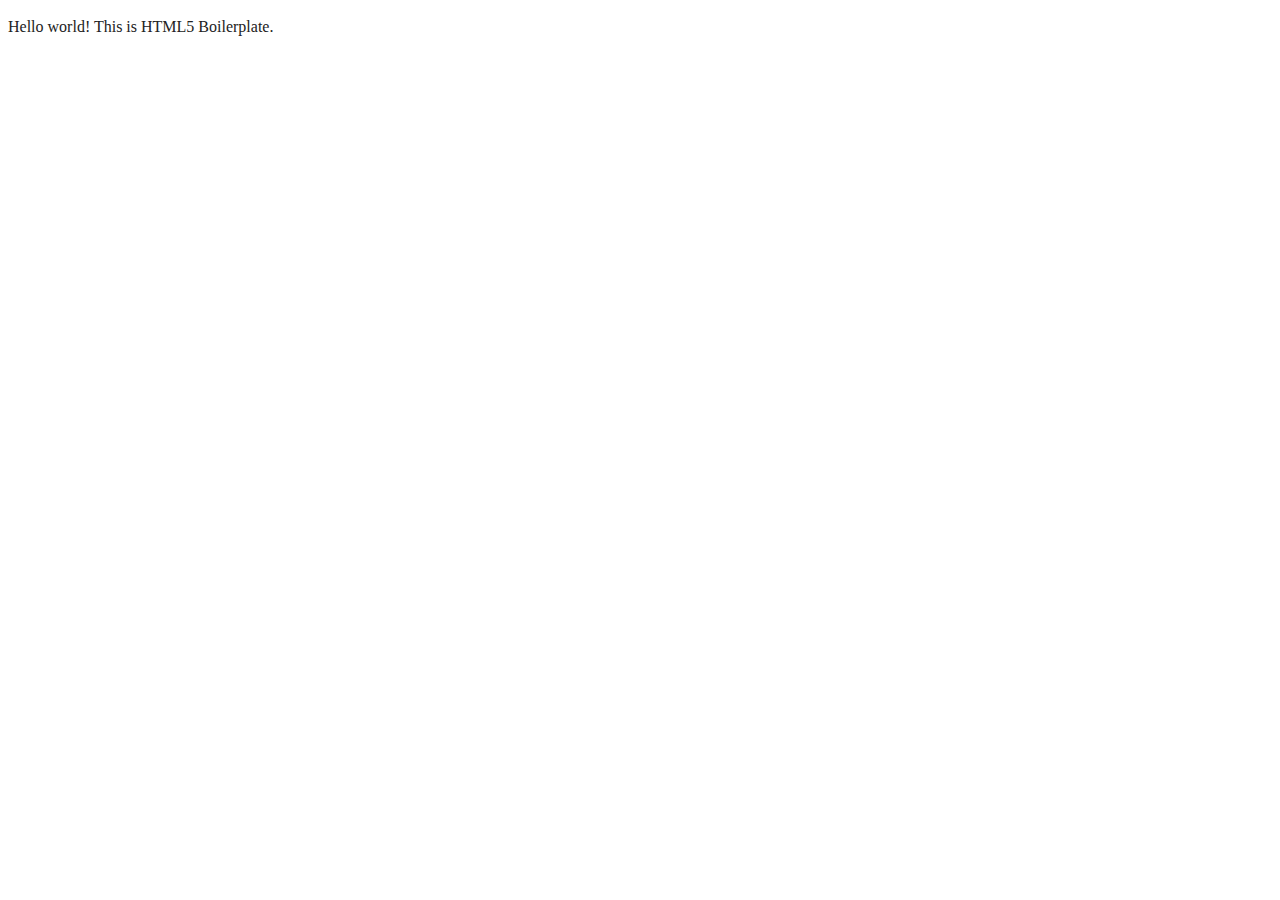
==== index.html @ 5f519fee "Primer commit" ====
<!doctype html>
<html class="no-js" lang="">

<head>
  <meta charset="utf-8">
  <meta name="viewport" content="width=device-width, initial-scale=1">
  <title></title>
  <link rel="stylesheet" href="css/style.css">
  <meta name="description" content="">

  <meta property="og:title" content="">
  <meta property="og:type" content="">
  <meta property="og:url" content="">
  <meta property="og:image" content="">
  <meta property="og:image:alt" content="">

  <link rel="icon" href="/favicon.ico" sizes="any">
  <link rel="icon" href="/icon.svg" type="image/svg+xml">
  <link rel="apple-touch-icon" href="icon.png">

  <link rel="manifest" href="site.webmanifest">
  <meta name="theme-color" content="#fafafa">
</head>

<body>

  <!-- Add your site or application content here -->
  <p>Hello world! This is HTML5 Boilerplate.</p>
  <script src="js/app.js"></script>

</body>

</html>
---- css/style.css ----
/*! HTML5 Boilerplate v9.0.1 | MIT License | https://html5boilerplate.com/ */

/* main.css 3.0.0 | MIT License | https://github.com/h5bp/main.css#readme */
/*
 * What follows is the result of much research on cross-browser styling.
 * Credit left inline and big thanks to Nicolas Gallagher, Jonathan Neal,
 * Kroc Camen, and the H5BP dev community and team.
 */

/* ==========================================================================
   Base styles: opinionated defaults
   ========================================================================== */

html {
  color: #222;
  font-size: 1em;
  line-height: 1.4;
}

/*
 * Remove text-shadow in selection highlight:
 * https://twitter.com/miketaylr/status/12228805301
 *
 * Customize the background color to match your design.
 */

::-moz-selection {
  background: #b3d4fc;
  text-shadow: none;
}

::selection {
  background: #b3d4fc;
  text-shadow: none;
}

/*
 * A better looking default horizontal rule
 */

hr {
  display: block;
  height: 1px;
  border: 0;
  border-top: 1px solid #ccc;
  margin: 1em 0;
  padding: 0;
}

/*
 * Remove the gap between audio, canvas, iframes,
 * images, videos and the bottom of their containers:
 * https://github.com/h5bp/html5-boilerplate/issues/440
 */

audio,
canvas,
iframe,
img,
svg,
video {
  vertical-align: middle;
}

/*
 * Remove default fieldset styles.
 */

fieldset {
  border: 0;
  margin: 0;
  padding: 0;
}

/*
 * Allow only vertical resizing of textareas.
 */

textarea {
  resize: vertical;
}

/* ==========================================================================
   Author's custom styles
   ========================================================================== */

/* ==========================================================================
   Helper classes
   ========================================================================== */

/*
 * Hide visually and from screen readers
 */

.hidden,
[hidden] {
  display: none !important;
}

/*
 * Hide only visually, but have it available for screen readers:
 * https://snook.ca/archives/html_and_css/hiding-content-for-accessibility
 *
 * 1. For long content, line feeds are not interpreted as spaces and small width
 *    causes content to wrap 1 word per line:
 *    https://medium.com/@jessebeach/beware-smushed-off-screen-accessible-text-5952a4c2cbfe
 */

.visually-hidden {
  border: 0;
  clip: rect(0, 0, 0, 0);
  height: 1px;
  margin: -1px;
  overflow: hidden;
  padding: 0;
  position: absolute;
  white-space: nowrap;
  width: 1px;
  /* 1 */
}

/*
 * Extends the .visually-hidden class to allow the element
 * to be focusable when navigated to via the keyboard:
 * https://www.drupal.org/node/897638
 */

.visually-hidden.focusable:active,
.visually-hidden.focusable:focus {
  clip: auto;
  height: auto;
  margin: 0;
  overflow: visible;
  position: static;
  white-space: inherit;
  width: auto;
}

/*
 * Hide visually and from screen readers, but maintain layout
 */

.invisible {
  visibility: hidden;
}

/*
 * Clearfix: contain floats
 *
 * The use of `table` rather than `block` is only necessary if using
 * `::before` to contain the top-margins of child elements.
 */

.clearfix::before,
.clearfix::after {
  content: "";
  display: table;
}

.clearfix::after {
  clear: both;
}

/* ==========================================================================
   EXAMPLE Media Queries for Responsive Design.
   These examples override the primary ('mobile first') styles.
   Modify as content requires.
   ========================================================================== */

@media only screen and (min-width: 35em) {
  /* Style adjustments for viewports that meet the condition */
}

@media print,
  (-webkit-min-device-pixel-ratio: 1.25),
  (min-resolution: 1.25dppx),
  (min-resolution: 120dpi) {
  /* Style adjustments for high resolution devices */
}

/* ==========================================================================
   Print styles.
   Inlined to avoid the additional HTTP request:
   https://www.phpied.com/delay-loading-your-print-css/
   ========================================================================== */

@media print {
  *,
  *::before,
  *::after {
    background: #fff !important;
    color: #000 !important;
    /* Black prints faster */
    box-shadow: none !important;
    text-shadow: none !important;
  }

  a,
  a:visited {
    text-decoration: underline;
  }

  a[href]::after {
    content: " (" attr(href) ")";
  }

  abbr[title]::after {
    content: " (" attr(title) ")";
  }

  /*
   * Don't show links that are fragment identifiers,
   * or use the `javascript:` pseudo protocol
   */
  a[href^="#"]::after,
  a[href^="javascript:"]::after {
    content: "";
  }

  pre {
    white-space: pre-wrap !important;
  }

  pre,
  blockquote {
    border: 1px solid #999;
    page-break-inside: avoid;
  }

  tr,
  img {
    page-break-inside: avoid;
  }

  p,
  h2,
  h3 {
    orphans: 3;
    widows: 3;
  }

  h2,
  h3 {
    page-break-after: avoid;
  }
}
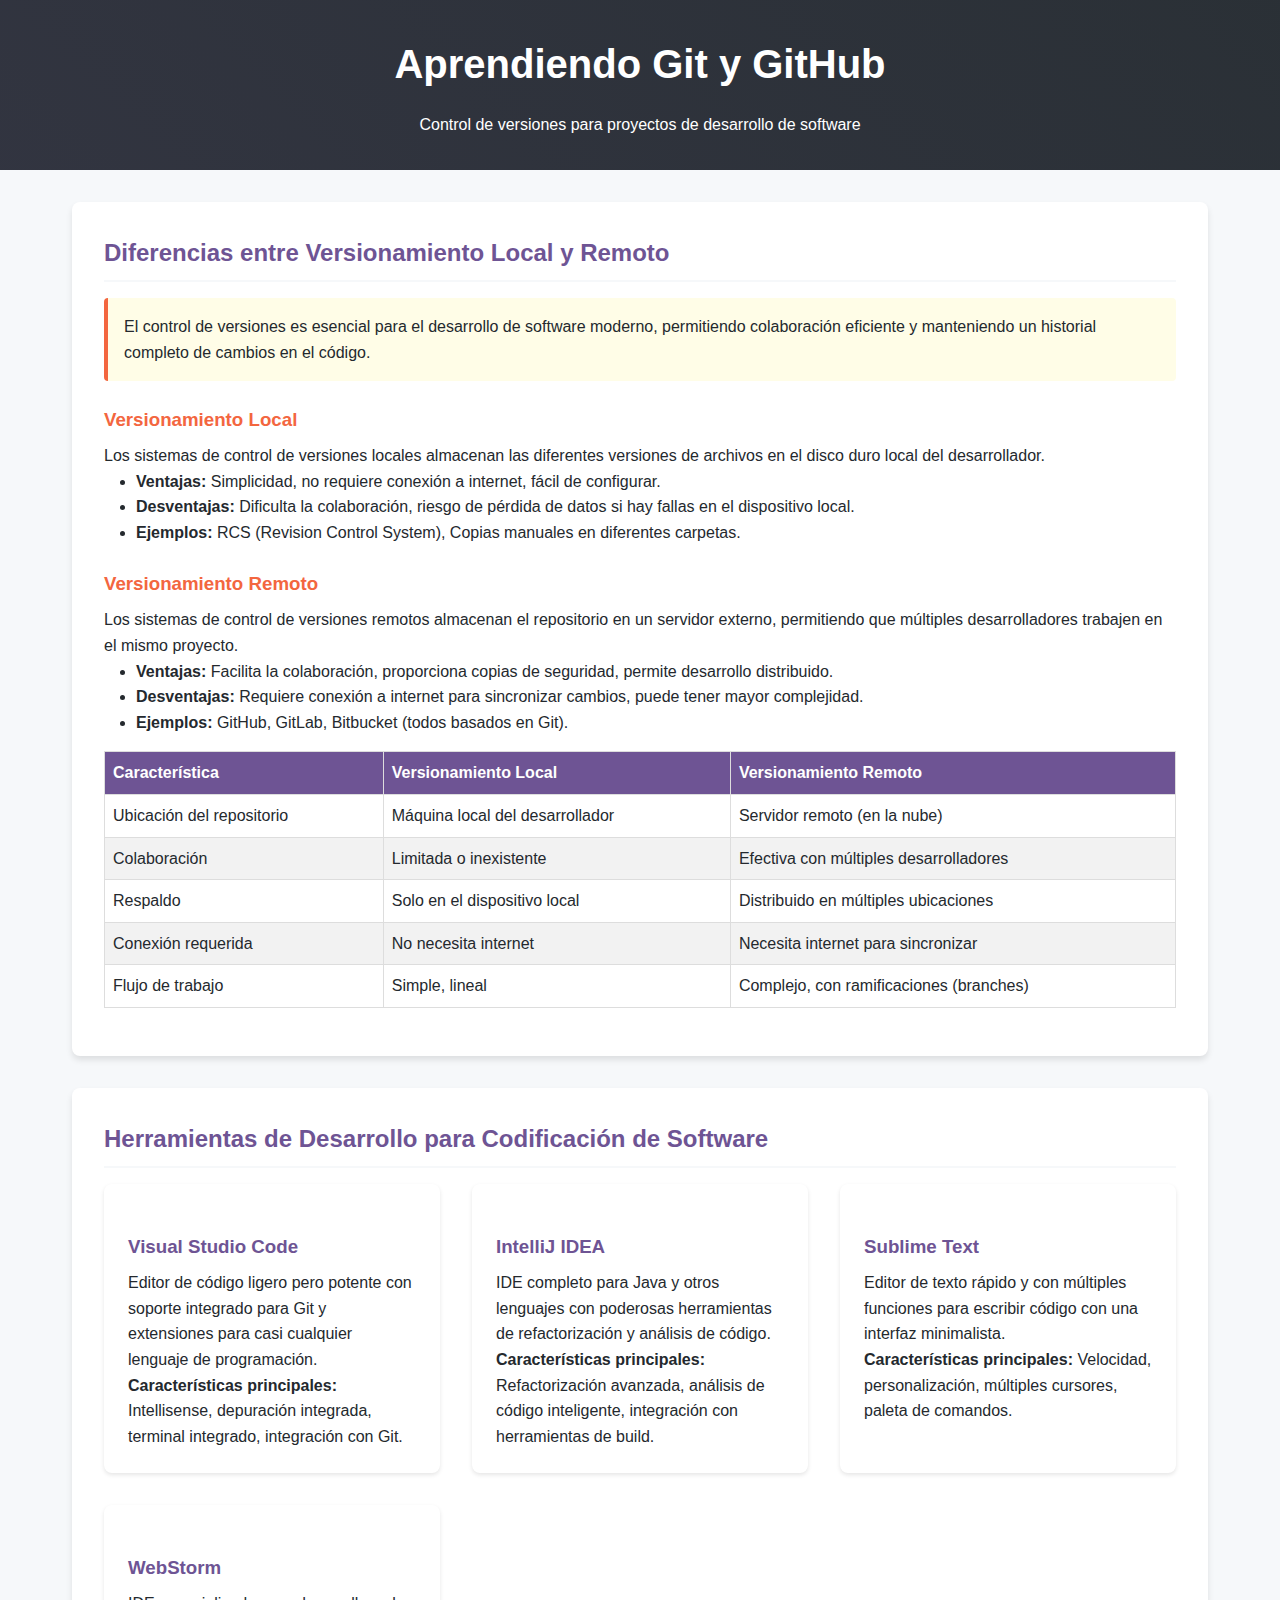
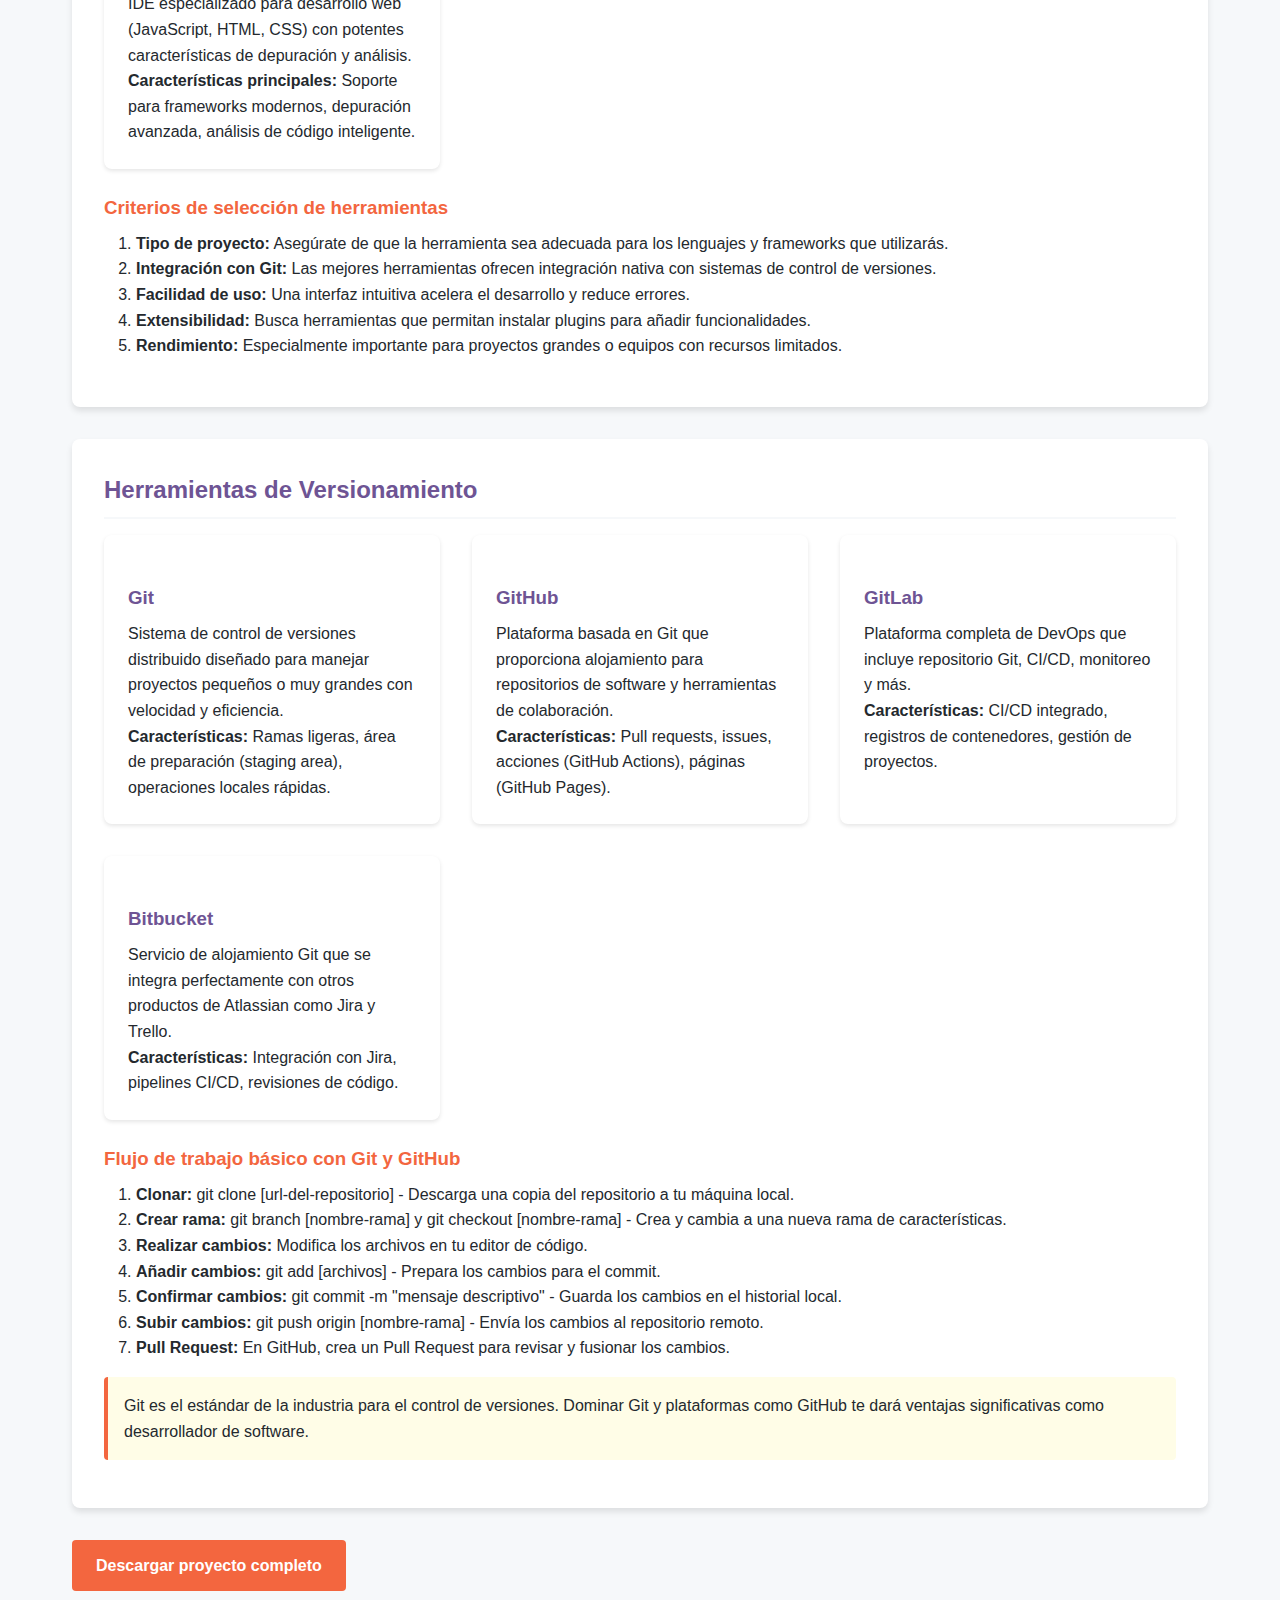
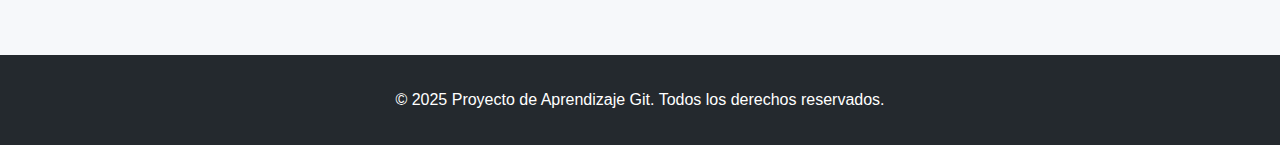
==== commit 1117f446: "codigo HTML, y style" ====
--- a/index.html
+++ b/index.html
@@ -1,10 +1,9 @@
 <!doctype html>
-<html class="no-js" lang="">
-
+<html lang="es">
 <head>
   <meta charset="utf-8">
   <meta name="viewport" content="width=device-width, initial-scale=1">
-  <title></title>
+  <title>Aprendiendo Git y GitHub</title>
   <link rel="stylesheet" href="css/style.css">
   <meta name="description" content="">
 
@@ -23,10 +22,167 @@
 </head>
 
 <body>
+<header>
+  <div class="header-bg"></div>
+  <div class="header-content">
+    <h1>Aprendiendo Git y GitHub</h1>
+    <p>Control de versiones para proyectos de desarrollo de software</p>
+  </div>
+</header>
 
-  <!-- Add your site or application content here -->
-  <p>Hello world! This is HTML5 Boilerplate.</p>
-  <script src="js/app.js"></script>
+<div class="container">
+  <div class="card">
+    <h2>Diferencias entre Versionamiento Local y Remoto</h2>
+
+    <div class="highlight">
+      <p>El control de versiones es esencial para el desarrollo de software moderno, permitiendo colaboración eficiente y manteniendo un historial completo de cambios en el código.</p>
+    </div>
+
+    <h3>Versionamiento Local</h3>
+    <p>Los sistemas de control de versiones locales almacenan las diferentes versiones de archivos en el disco duro local del desarrollador.</p>
+    <ul>
+      <li><strong>Ventajas:</strong> Simplicidad, no requiere conexión a internet, fácil de configurar.</li>
+      <li><strong>Desventajas:</strong> Dificulta la colaboración, riesgo de pérdida de datos si hay fallas en el dispositivo local.</li>
+      <li><strong>Ejemplos:</strong> RCS (Revision Control System), Copias manuales en diferentes carpetas.</li>
+    </ul>
+
+    <h3>Versionamiento Remoto</h3>
+    <p>Los sistemas de control de versiones remotos almacenan el repositorio en un servidor externo, permitiendo que múltiples desarrolladores trabajen en el mismo proyecto.</p>
+    <ul>
+      <li><strong>Ventajas:</strong> Facilita la colaboración, proporciona copias de seguridad, permite desarrollo distribuido.</li>
+      <li><strong>Desventajas:</strong> Requiere conexión a internet para sincronizar cambios, puede tener mayor complejidad.</li>
+      <li><strong>Ejemplos:</strong> GitHub, GitLab, Bitbucket (todos basados en Git).</li>
+    </ul>
+
+    <table class="comparison-table">
+      <thead>
+      <tr>
+        <th>Característica</th>
+        <th>Versionamiento Local</th>
+        <th>Versionamiento Remoto</th>
+      </tr>
+      </thead>
+      <tbody>
+      <tr>
+        <td>Ubicación del repositorio</td>
+        <td>Máquina local del desarrollador</td>
+        <td>Servidor remoto (en la nube)</td>
+      </tr>
+      <tr>
+        <td>Colaboración</td>
+        <td>Limitada o inexistente</td>
+        <td>Efectiva con múltiples desarrolladores</td>
+      </tr>
+      <tr>
+        <td>Respaldo</td>
+        <td>Solo en el dispositivo local</td>
+        <td>Distribuido en múltiples ubicaciones</td>
+      </tr>
+      <tr>
+        <td>Conexión requerida</td>
+        <td>No necesita internet</td>
+        <td>Necesita internet para sincronizar</td>
+      </tr>
+      <tr>
+        <td>Flujo de trabajo</td>
+        <td>Simple, lineal</td>
+        <td>Complejo, con ramificaciones (branches)</td>
+      </tr>
+      </tbody>
+    </table>
+  </div>
+
+  <div class="card">
+    <h2>Herramientas de Desarrollo para Codificación de Software</h2>
+
+    <div class="grid">
+      <div class="tool-card">
+        <h3>Visual Studio Code</h3>
+        <p>Editor de código ligero pero potente con soporte integrado para Git y extensiones para casi cualquier lenguaje de programación.</p>
+        <p><strong>Características principales:</strong> Intellisense, depuración integrada, terminal integrado, integración con Git.</p>
+      </div>
+
+      <div class="tool-card">
+        <h3>IntelliJ IDEA</h3>
+        <p>IDE completo para Java y otros lenguajes con poderosas herramientas de refactorización y análisis de código.</p>
+        <p><strong>Características principales:</strong> Refactorización avanzada, análisis de código inteligente, integración con herramientas de build.</p>
+      </div>
+
+      <div class="tool-card">
+        <h3>Sublime Text</h3>
+        <p>Editor de texto rápido y con múltiples funciones para escribir código con una interfaz minimalista.</p>
+        <p><strong>Características principales:</strong> Velocidad, personalización, múltiples cursores, paleta de comandos.</p>
+      </div>
+
+      <div class="tool-card">
+        <h3>WebStorm</h3>
+        <p>IDE especializado para desarrollo web (JavaScript, HTML, CSS) con potentes características de depuración y análisis.</p>
+        <p><strong>Características principales:</strong> Soporte para frameworks modernos, depuración avanzada, análisis de código inteligente.</p>
+      </div>
+    </div>
+
+    <h3>Criterios de selección de herramientas</h3>
+    <ol>
+      <li><strong>Tipo de proyecto:</strong> Asegúrate de que la herramienta sea adecuada para los lenguajes y frameworks que utilizarás.</li>
+      <li><strong>Integración con Git:</strong> Las mejores herramientas ofrecen integración nativa con sistemas de control de versiones.</li>
+      <li><strong>Facilidad de uso:</strong> Una interfaz intuitiva acelera el desarrollo y reduce errores.</li>
+      <li><strong>Extensibilidad:</strong> Busca herramientas que permitan instalar plugins para añadir funcionalidades.</li>
+      <li><strong>Rendimiento:</strong> Especialmente importante para proyectos grandes o equipos con recursos limitados.</li>
+    </ol>
+  </div>
+
+  <div class="card">
+    <h2>Herramientas de Versionamiento</h2>
+
+    <div class="grid">
+      <div class="tool-card">
+        <h3>Git</h3>
+        <p>Sistema de control de versiones distribuido diseñado para manejar proyectos pequeños o muy grandes con velocidad y eficiencia.</p>
+        <p><strong>Características:</strong> Ramas ligeras, área de preparación (staging area), operaciones locales rápidas.</p>
+      </div>
+
+      <div class="tool-card">
+        <h3>GitHub</h3>
+        <p>Plataforma basada en Git que proporciona alojamiento para repositorios de software y herramientas de colaboración.</p>
+        <p><strong>Características:</strong> Pull requests, issues, acciones (GitHub Actions), páginas (GitHub Pages).</p>
+      </div>
+
+      <div class="tool-card">
+        <h3>GitLab</h3>
+        <p>Plataforma completa de DevOps que incluye repositorio Git, CI/CD, monitoreo y más.</p>
+        <p><strong>Características:</strong> CI/CD integrado, registros de contenedores, gestión de proyectos.</p>
+      </div>
+
+      <div class="tool-card">
+        <h3>Bitbucket</h3>
+        <p>Servicio de alojamiento Git que se integra perfectamente con otros productos de Atlassian como Jira y Trello.</p>
+        <p><strong>Características:</strong> Integración con Jira, pipelines CI/CD, revisiones de código.</p>
+      </div>
+    </div>
+
+    <h3>Flujo de trabajo básico con Git y GitHub</h3>
+    <ol>
+      <li><strong>Clonar:</strong> <code>git clone [url-del-repositorio]</code> - Descarga una copia del repositorio a tu máquina local.</li>
+      <li><strong>Crear rama:</strong> <code>git branch [nombre-rama]</code> y <code>git checkout [nombre-rama]</code> - Crea y cambia a una nueva rama de características.</li>
+      <li><strong>Realizar cambios:</strong> Modifica los archivos en tu editor de código.</li>
+      <li><strong>Añadir cambios:</strong> <code>git add [archivos]</code> - Prepara los cambios para el commit.</li>
+      <li><strong>Confirmar cambios:</strong> <code>git commit -m "mensaje descriptivo"</code> - Guarda los cambios en el historial local.</li>
+      <li><strong>Subir cambios:</strong> <code>git push origin [nombre-rama]</code> - Envía los cambios al repositorio remoto.</li>
+      <li><strong>Pull Request:</strong> En GitHub, crea un Pull Request para revisar y fusionar los cambios.</li>
+    </ol>
+
+    <div class="highlight">
+      <p>Git es el estándar de la industria para el control de versiones. Dominar Git y plataformas como GitHub te dará ventajas significativas como desarrollador de software.</p>
+    </div>
+  </div>
+
+  <a href="#" class="btn">Descargar proyecto completo</a>
+</div>
+
+<footer>
+  <p>&copy; 2025 Proyecto de Aprendizaje Git. Todos los derechos reservados.</p>
+</footer>
+</body>
 
 </body>
 
--- a/css/style.css
+++ b/css/style.css
@@ -1,247 +1,168 @@
-/*! HTML5 Boilerplate v9.0.1 | MIT License | https://html5boilerplate.com/ */
-
-/* main.css 3.0.0 | MIT License | https://github.com/h5bp/main.css#readme */
-/*
- * What follows is the result of much research on cross-browser styling.
- * Credit left inline and big thanks to Nicolas Gallagher, Jonathan Neal,
- * Kroc Camen, and the H5BP dev community and team.
- */
-
-/* ==========================================================================
-   Base styles: opinionated defaults
-   ========================================================================== */
-
-html {
-  color: #222;
-  font-size: 1em;
-  line-height: 1.4;
+/* CSS for the website */
+:root {
+  --primary-color: #2b3137;
+  --secondary-color: #6e5494;
+  --accent-color: #f3663f;
+  --light-color: #f6f8fa;
+  --dark-color: #24292e;
 }
 
-/*
- * Remove text-shadow in selection highlight:
- * https://twitter.com/miketaylr/status/12228805301
- *
- * Customize the background color to match your design.
- */
-
-::-moz-selection {
-  background: #b3d4fc;
-  text-shadow: none;
+* {
+  margin: 0;
+  padding: 0;
+  box-sizing: border-box;
+  font-family: 'Segoe UI', Tahoma, Geneva, Verdana, sans-serif;
 }
 
-::selection {
-  background: #b3d4fc;
-  text-shadow: none;
+body {
+  background-color: var(--light-color);
+  color: var(--dark-color);
+  line-height: 1.6;
 }
 
-/*
- * A better looking default horizontal rule
- */
-
-hr {
-  display: block;
-  height: 1px;
-  border: 0;
-  border-top: 1px solid #ccc;
-  margin: 1em 0;
-  padding: 0;
+header {
+  background-color: var(--primary-color);
+  color: white;
+  padding: 2rem 0;
+  text-align: center;
+  position: relative;
+  overflow: hidden;
 }
 
-/*
- * Remove the gap between audio, canvas, iframes,
- * images, videos and the bottom of their containers:
- * https://github.com/h5bp/html5-boilerplate/issues/440
- */
-
-audio,
-canvas,
-iframe,
-img,
-svg,
-video {
-  vertical-align: middle;
+.header-content {
+  position: relative;
+  z-index: 2;
 }
 
-/*
- * Remove default fieldset styles.
- */
-
-fieldset {
-  border: 0;
-  margin: 0;
-  padding: 0;
+.header-bg {
+  position: absolute;
+  top: 0;
+  left: 0;
+  width: 100%;
+  height: 100%;
+  opacity: 0.1;
+  z-index: 1;
+  background: linear-gradient(45deg, #6e5494 0%, #24292e 100%);
 }
 
-/*
- * Allow only vertical resizing of textareas.
- */
-
-textarea {
-  resize: vertical;
+header h1 {
+  font-size: 2.5rem;
+  margin-bottom: 1rem;
 }
 
-/* ==========================================================================
-   Author's custom styles
-   ========================================================================== */
-
-/* ==========================================================================
-   Helper classes
-   ========================================================================== */
-
-/*
- * Hide visually and from screen readers
- */
-
-.hidden,
-[hidden] {
-  display: none !important;
+.container {
+  max-width: 1200px;
+  margin: 0 auto;
+  padding: 2rem;
 }
 
-/*
- * Hide only visually, but have it available for screen readers:
- * https://snook.ca/archives/html_and_css/hiding-content-for-accessibility
- *
- * 1. For long content, line feeds are not interpreted as spaces and small width
- *    causes content to wrap 1 word per line:
- *    https://medium.com/@jessebeach/beware-smushed-off-screen-accessible-text-5952a4c2cbfe
- */
-
-.visually-hidden {
-  border: 0;
-  clip: rect(0, 0, 0, 0);
-  height: 1px;
-  margin: -1px;
-  overflow: hidden;
-  padding: 0;
-  position: absolute;
-  white-space: nowrap;
-  width: 1px;
-  /* 1 */
+.card {
+  background-color: white;
+  border-radius: 8px;
+  box-shadow: 0 4px 6px rgba(0, 0, 0, 0.1);
+  padding: 2rem;
+  margin-bottom: 2rem;
 }
 
-/*
- * Extends the .visually-hidden class to allow the element
- * to be focusable when navigated to via the keyboard:
- * https://www.drupal.org/node/897638
- */
-
-.visually-hidden.focusable:active,
-.visually-hidden.focusable:focus {
-  clip: auto;
-  height: auto;
-  margin: 0;
-  overflow: visible;
-  position: static;
-  white-space: inherit;
-  width: auto;
+.card h2 {
+  color: var(--secondary-color);
+  margin-bottom: 1rem;
+  border-bottom: 2px solid var(--light-color);
+  padding-bottom: 0.5rem;
 }
 
-/*
- * Hide visually and from screen readers, but maintain layout
- */
-
-.invisible {
-  visibility: hidden;
+.card h3 {
+  color: var(--accent-color);
+  margin-top: 1.5rem;
+  margin-bottom: 0.5rem;
 }
 
-/*
- * Clearfix: contain floats
- *
- * The use of `table` rather than `block` is only necessary if using
- * `::before` to contain the top-margins of child elements.
- */
-
-.clearfix::before,
-.clearfix::after {
-  content: "";
-  display: table;
+.card ul, .card ol {
+  margin-left: 2rem;
+  margin-bottom: 1rem;
 }
 
-.clearfix::after {
-  clear: both;
+.grid {
+  display: grid;
+  grid-template-columns: repeat(auto-fit, minmax(300px, 1fr));
+  gap: 2rem;
 }
 
-/* ==========================================================================
-   EXAMPLE Media Queries for Responsive Design.
-   These examples override the primary ('mobile first') styles.
-   Modify as content requires.
-   ========================================================================== */
-
-@media only screen and (min-width: 35em) {
-  /* Style adjustments for viewports that meet the condition */
+.tool-card {
+  background: white;
+  border-radius: 8px;
+  box-shadow: 0 2px 4px rgba(0, 0, 0, 0.1);
+  padding: 1.5rem;
+  transition: transform 0.3s ease;
 }
 
-@media print,
-  (-webkit-min-device-pixel-ratio: 1.25),
-  (min-resolution: 1.25dppx),
-  (min-resolution: 120dpi) {
-  /* Style adjustments for high resolution devices */
+.tool-card:hover {
+  transform: translateY(-5px);
 }
 
-/* ==========================================================================
-   Print styles.
-   Inlined to avoid the additional HTTP request:
-   https://www.phpied.com/delay-loading-your-print-css/
-   ========================================================================== */
+.tool-card h3 {
+  color: var(--secondary-color);
+  margin-bottom: 0.5rem;
+}
 
-@media print {
-  *,
-  *::before,
-  *::after {
-    background: #fff !important;
-    color: #000 !important;
-    /* Black prints faster */
-    box-shadow: none !important;
-    text-shadow: none !important;
+.highlight {
+  background-color: #fffde7;
+  padding: 1rem;
+  border-radius: 4px;
+  border-left: 4px solid var(--accent-color);
+  margin: 1rem 0;
+}
+
+.btn {
+  display: inline-block;
+  background-color: var(--accent-color);
+  color: white;
+  padding: 0.8rem 1.5rem;
+  border-radius: 4px;
+  text-decoration: none;
+  font-weight: bold;
+  transition: background-color 0.3s ease;
+}
+
+.btn:hover {
+  background-color: #e05a38;
+}
+
+footer {
+  background-color: var(--dark-color);
+  color: white;
+  text-align: center;
+  padding: 2rem 0;
+  margin-top: 2rem;
+}
+
+.comparison-table {
+  width: 100%;
+  border-collapse: collapse;
+  margin: 1rem 0;
+}
+
+.comparison-table th, .comparison-table td {
+  border: 1px solid #ddd;
+  padding: 8px;
+  text-align: left;
+}
+
+.comparison-table th {
+  background-color: var(--secondary-color);
+  color: white;
+}
+
+.comparison-table tr:nth-child(even) {
+  background-color: #f2f2f2;
+}
+
+@media (max-width: 768px) {
+  header h1 {
+    font-size: 2rem;
   }
 
-  a,
-  a:visited {
-    text-decoration: underline;
-  }
-
-  a[href]::after {
-    content: " (" attr(href) ")";
-  }
-
-  abbr[title]::after {
-    content: " (" attr(title) ")";
-  }
-
-  /*
-   * Don't show links that are fragment identifiers,
-   * or use the `javascript:` pseudo protocol
-   */
-  a[href^="#"]::after,
-  a[href^="javascript:"]::after {
-    content: "";
-  }
-
-  pre {
-    white-space: pre-wrap !important;
-  }
-
-  pre,
-  blockquote {
-    border: 1px solid #999;
-    page-break-inside: avoid;
-  }
-
-  tr,
-  img {
-    page-break-inside: avoid;
-  }
-
-  p,
-  h2,
-  h3 {
-    orphans: 3;
-    widows: 3;
-  }
-
-  h2,
-  h3 {
-    page-break-after: avoid;
+  .grid {
+    grid-template-columns: 1fr;
   }
 }
-
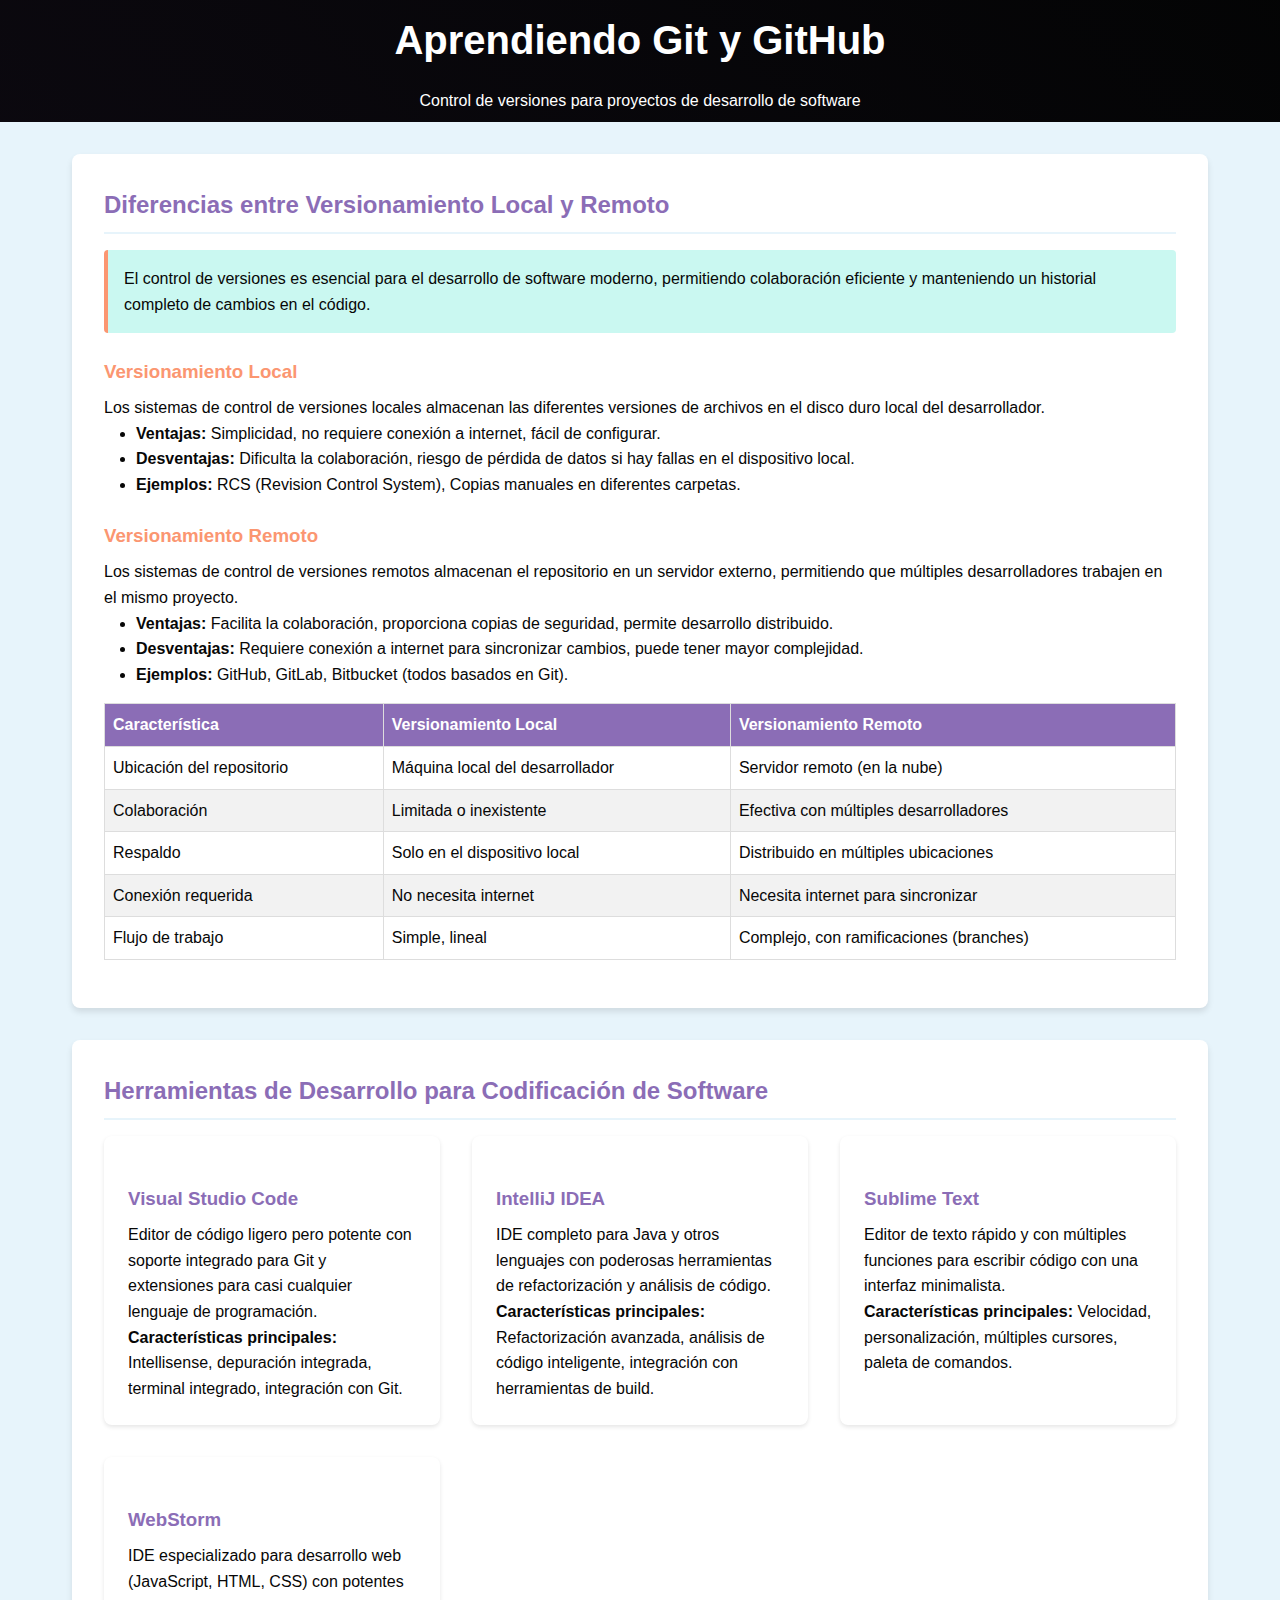
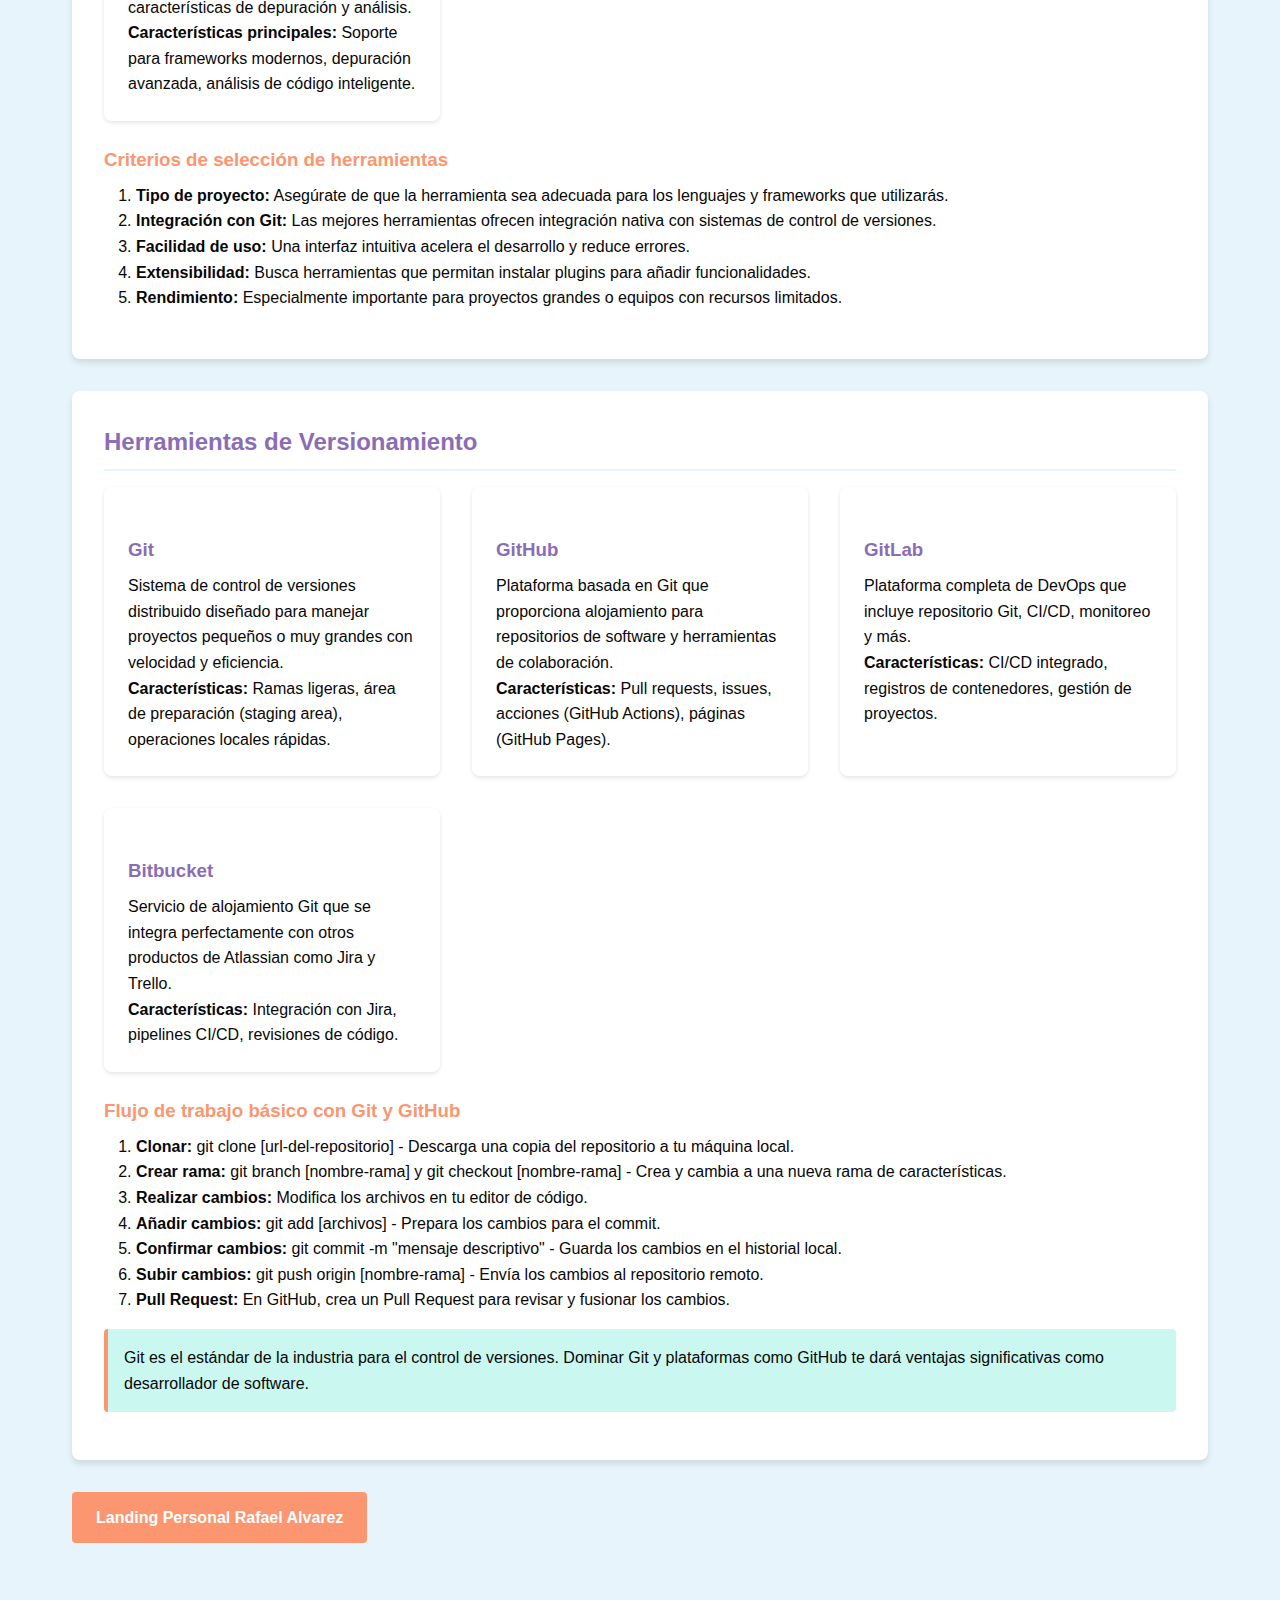
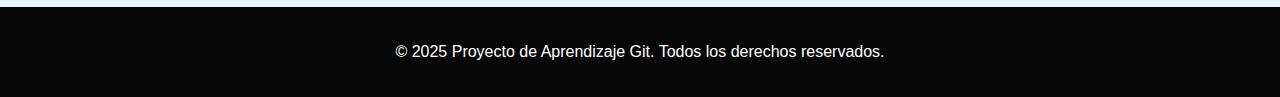
==== commit db29341a: "Ajustes de estilos CSS." ====
--- a/index.html
+++ b/index.html
@@ -176,7 +176,7 @@
     </div>
   </div>
 
-  <a href="#" class="btn">Descargar proyecto completo</a>
+  <a href="#" class="btn">Landing Personal Rafael Alvarez</a>
 </div>
 
 <footer>
@@ -184,6 +184,4 @@
 </footer>
 </body>
 
-</body>
-
 </html>
--- a/css/style.css
+++ b/css/style.css
@@ -1,10 +1,10 @@
 /* CSS for the website */
 :root {
-  --primary-color: #2b3137;
-  --secondary-color: #6e5494;
-  --accent-color: #f3663f;
-  --light-color: #f6f8fa;
-  --dark-color: #24292e;
+  --primary-color: #000000;
+  --secondary-color: #8b6db6;
+  --accent-color: #fb9671;
+  --light-color: #e7f4fb;
+  --dark-color: #070707;
 }
 
 * {
@@ -23,7 +23,7 @@
 header {
   background-color: var(--primary-color);
   color: white;
-  padding: 2rem 0;
+  padding: 0.5rem 0;
   text-align: center;
   position: relative;
   overflow: hidden;
@@ -106,7 +106,7 @@
 }
 
 .highlight {
-  background-color: #fffde7;
+  background-color: #caf8f1;
   padding: 1rem;
   border-radius: 4px;
   border-left: 4px solid var(--accent-color);
@@ -125,7 +125,7 @@
 }
 
 .btn:hover {
-  background-color: #e05a38;
+  background-color: #2f513e;
 }
 
 footer {
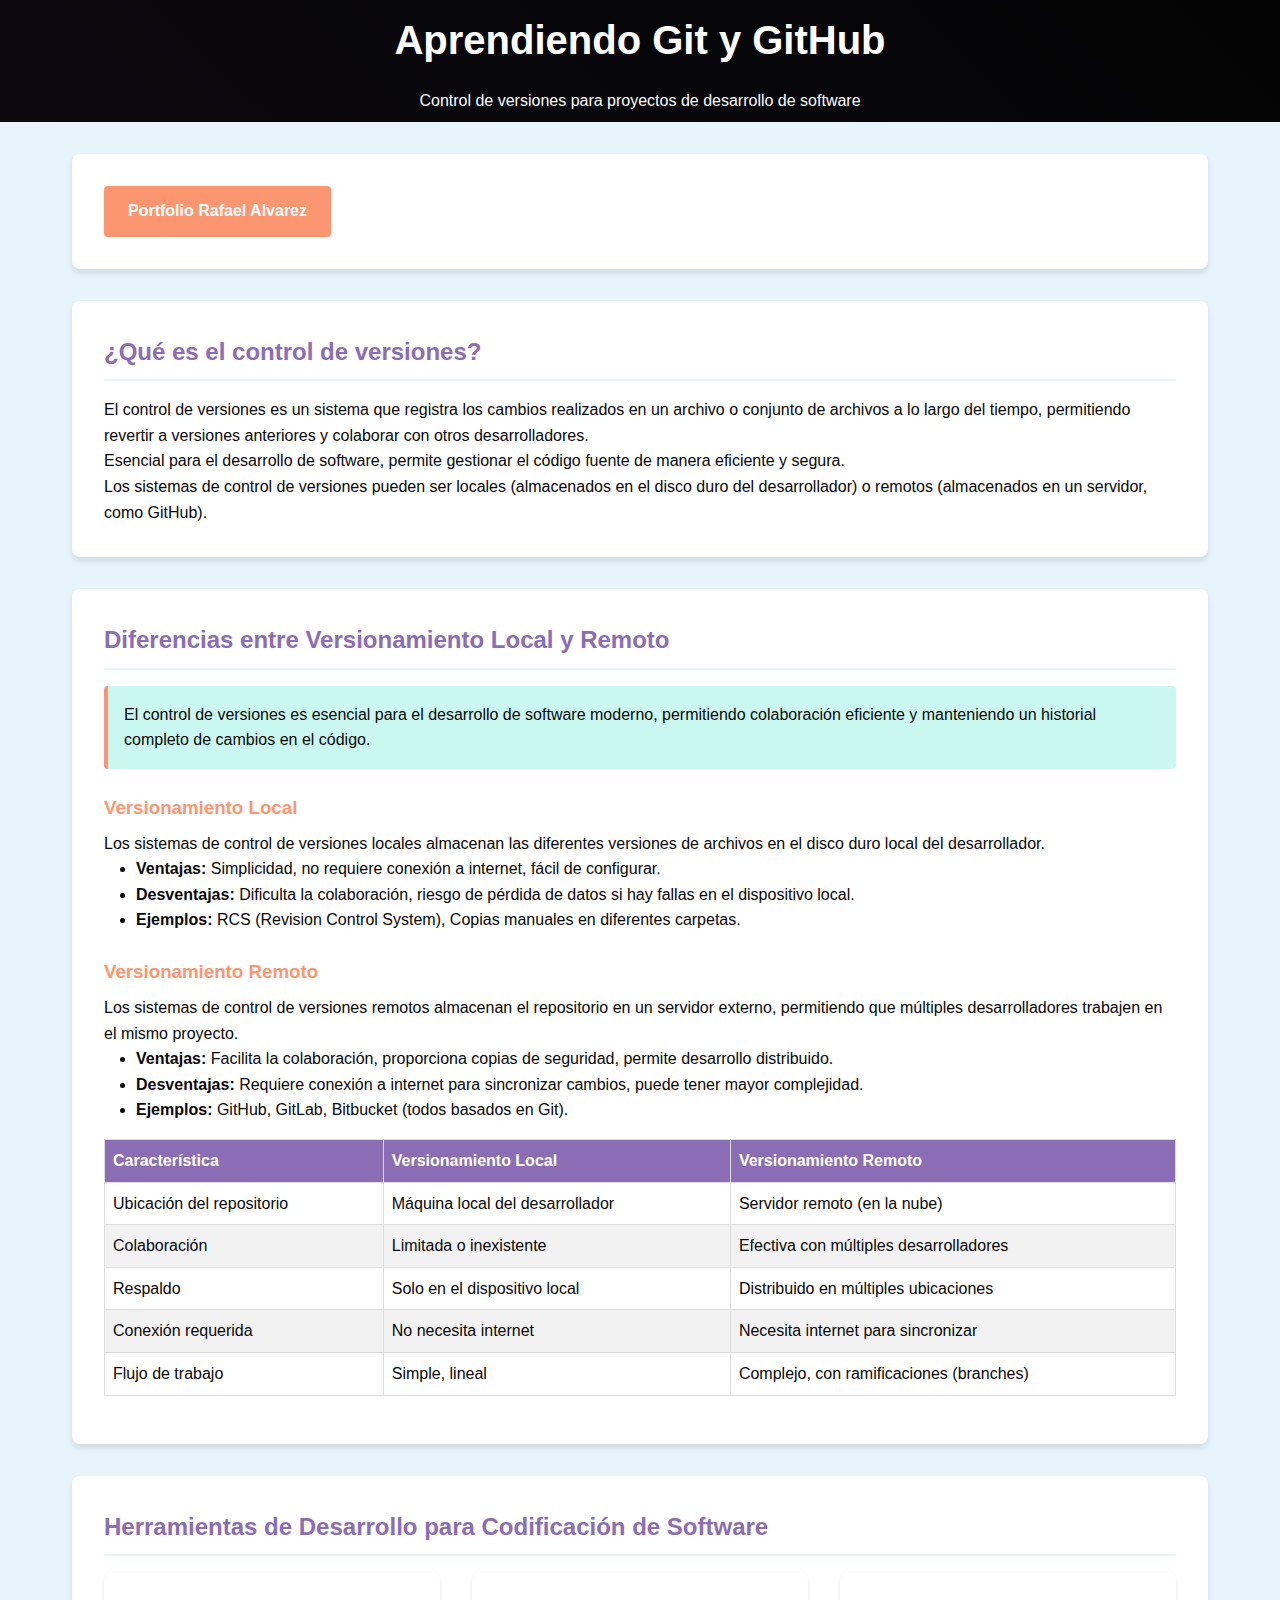
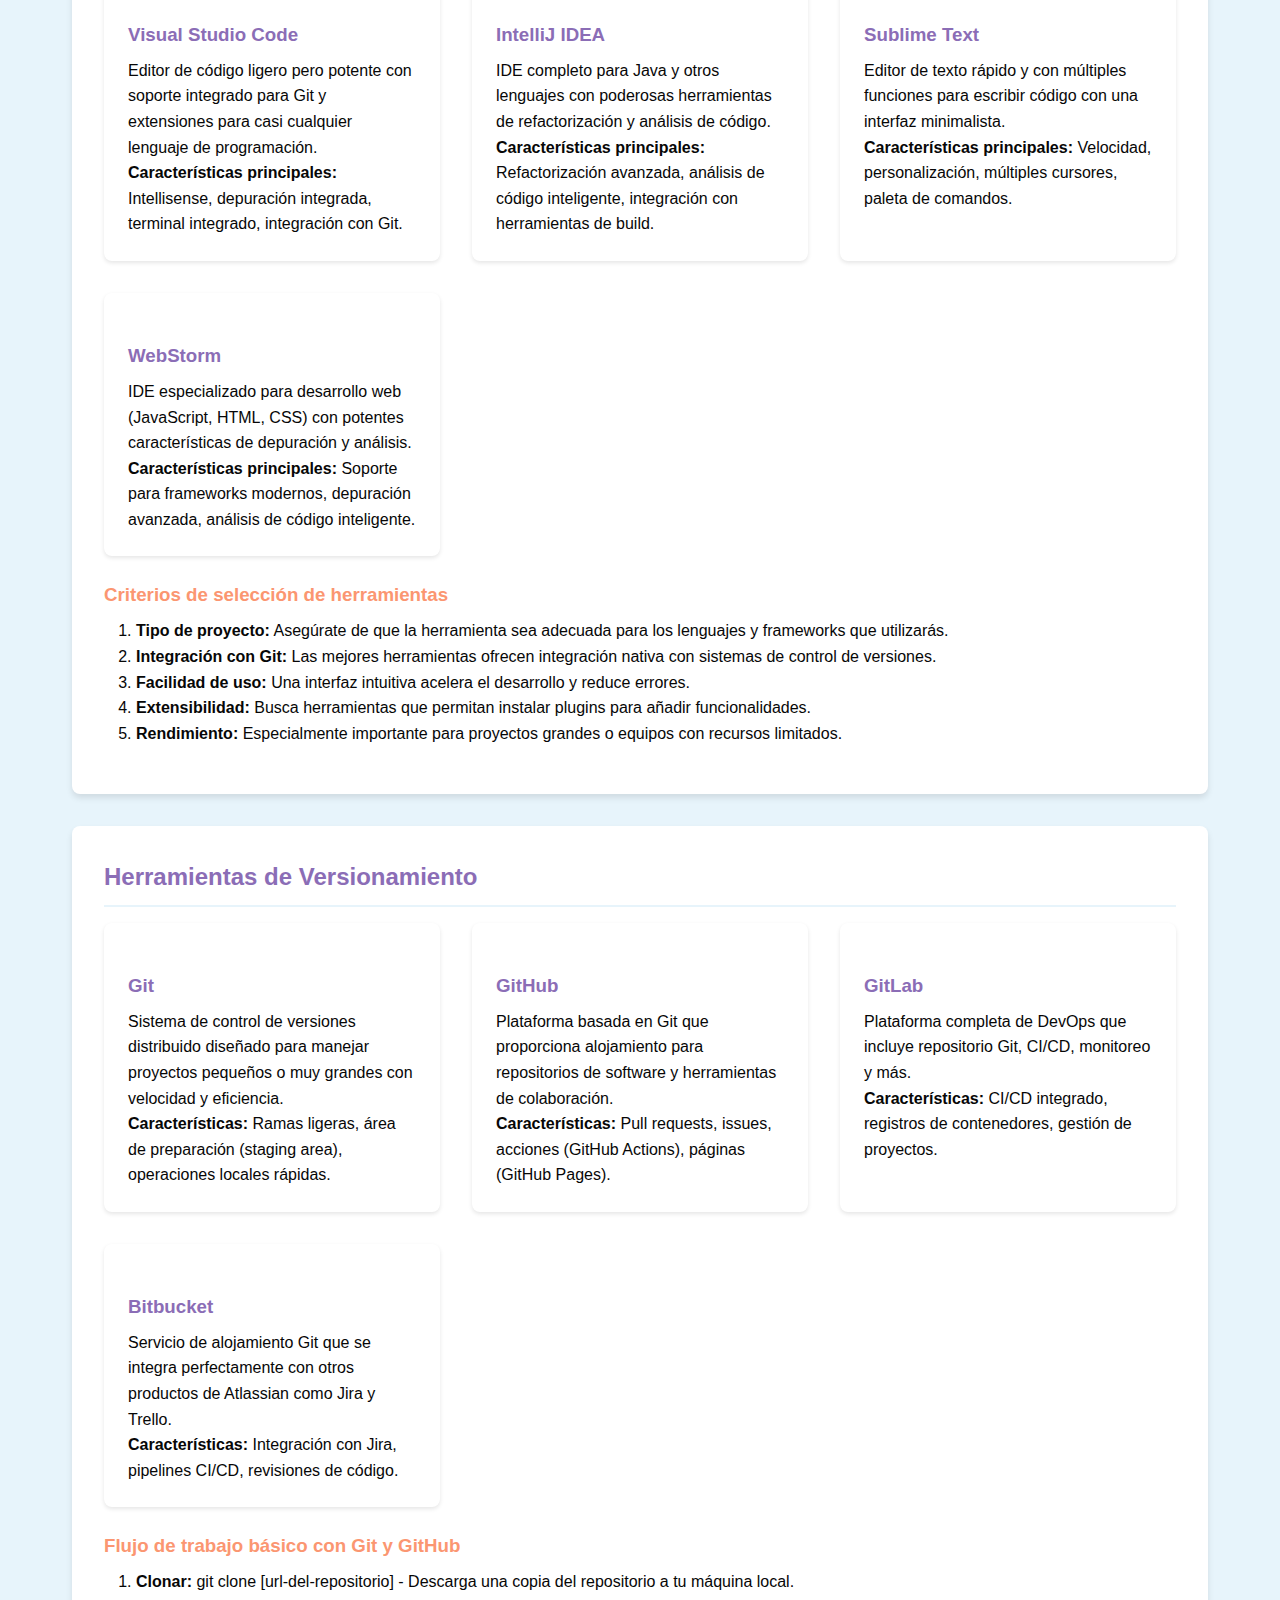
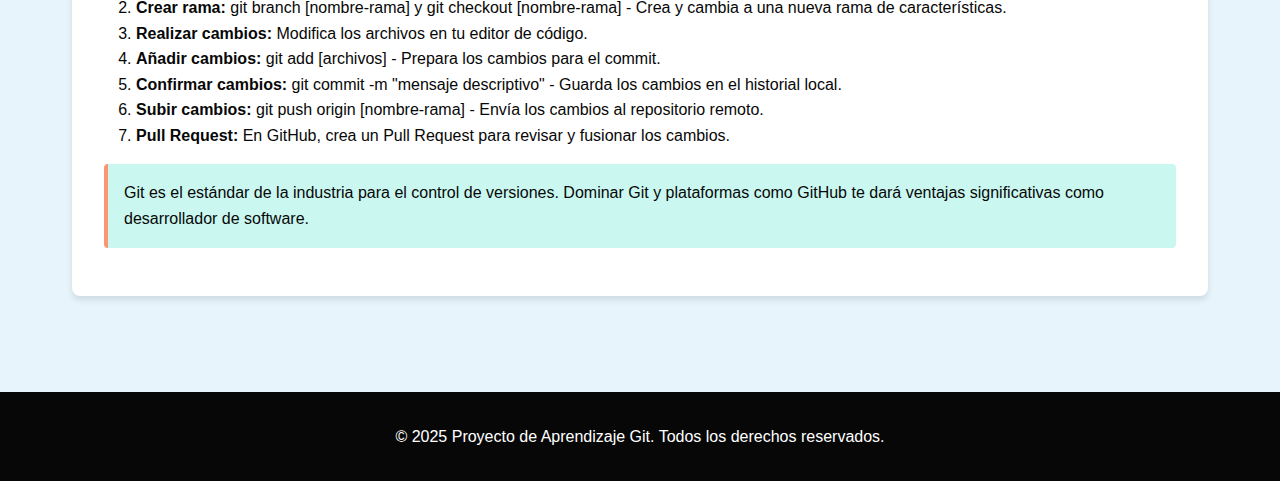
==== commit 5f703d99: "actualizando" ====
--- a/index.html
+++ b/index.html
@@ -31,6 +31,17 @@
 </header>
 
 <div class="container">
+  <div class="card">
+    <a href="Portada.html" class="btn">Portfolio Rafael Alvarez</a>
+  </div>
+
+  <div class="card">
+    <h2>¿Qué es el control de versiones?</h2>
+    <p>El control de versiones es un sistema que registra los cambios realizados en un archivo o conjunto de archivos a lo largo del tiempo, permitiendo revertir a versiones anteriores y colaborar con otros desarrolladores.</p>
+    <p>Esencial para el desarrollo de software, permite gestionar el código fuente de manera eficiente y segura.</p>
+    <p>Los sistemas de control de versiones pueden ser locales (almacenados en el disco duro del desarrollador) o remotos (almacenados en un servidor, como GitHub).</p>
+  </div>
+
   <div class="card">
     <h2>Diferencias entre Versionamiento Local y Remoto</h2>
 
@@ -175,8 +186,6 @@
       <p>Git es el estándar de la industria para el control de versiones. Dominar Git y plataformas como GitHub te dará ventajas significativas como desarrollador de software.</p>
     </div>
   </div>
-
-  <a href="#" class="btn">Landing Personal Rafael Alvarez</a>
 </div>
 
 <footer>
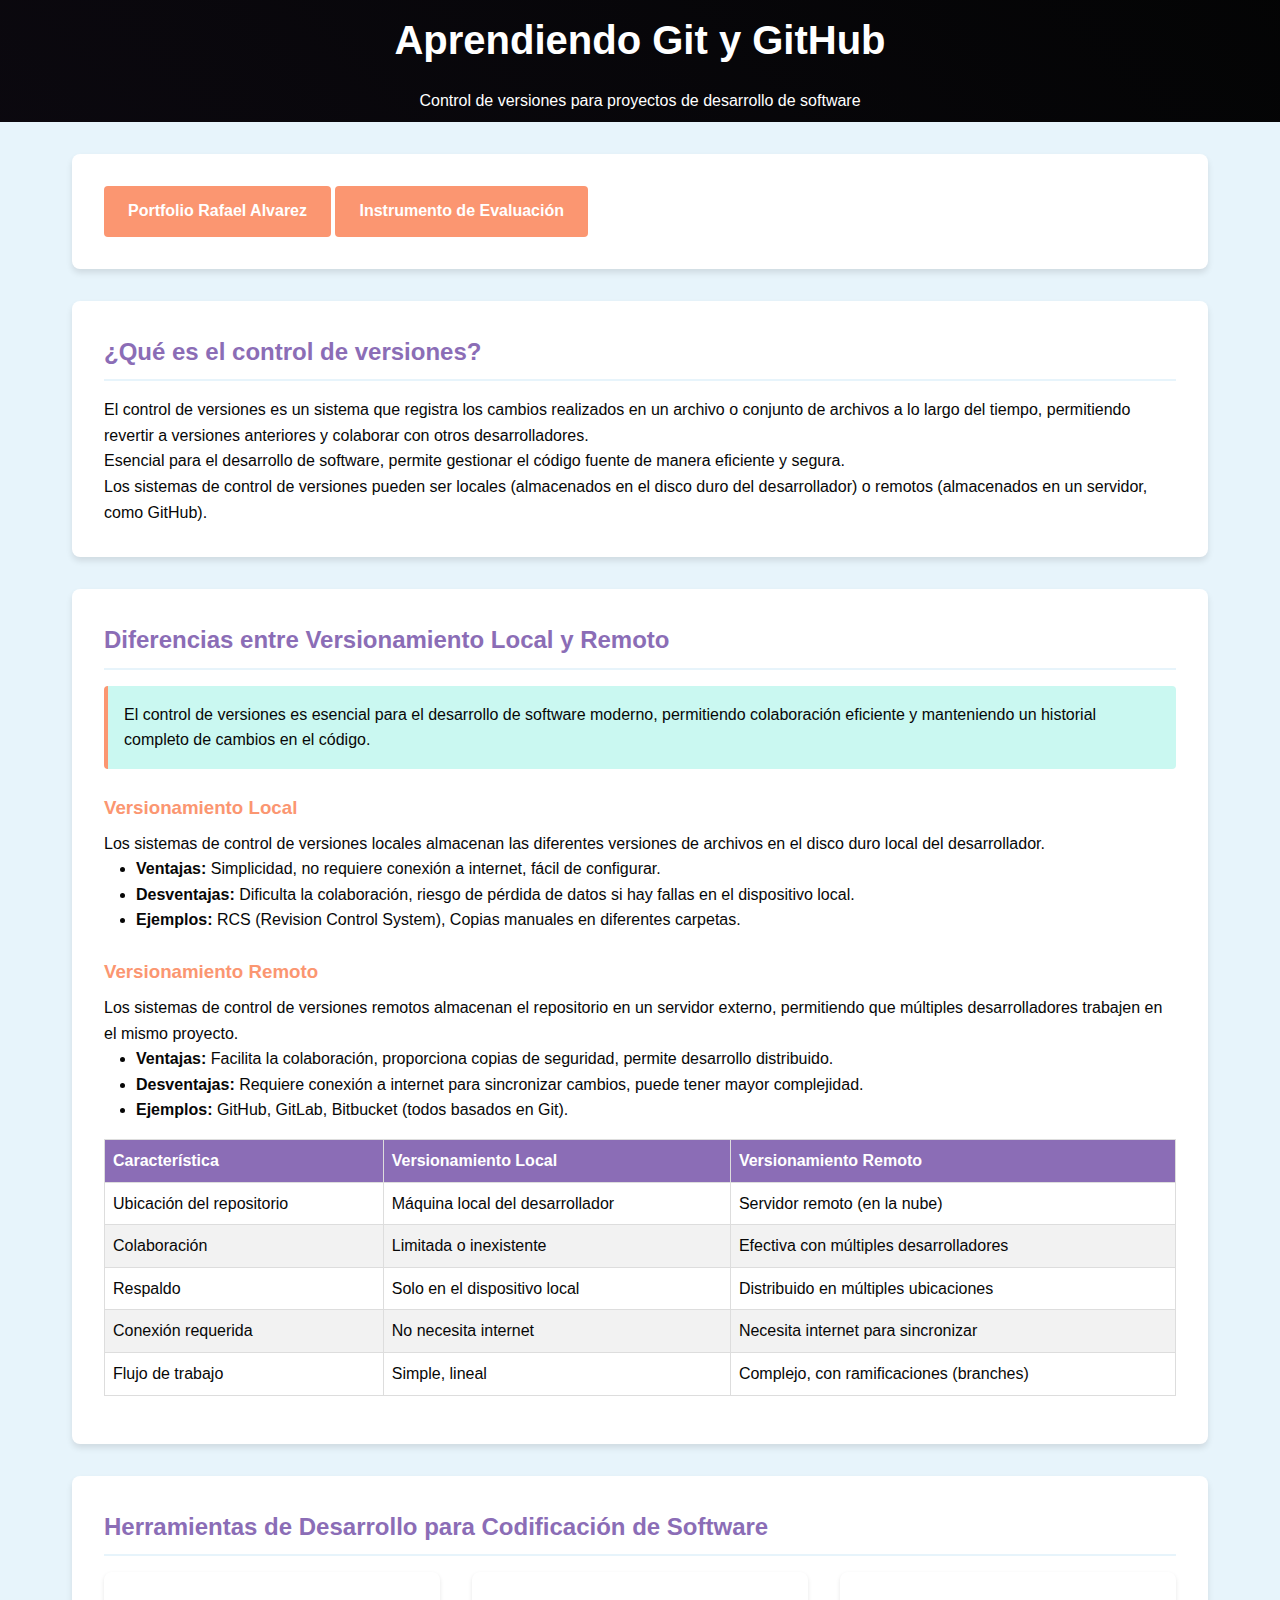
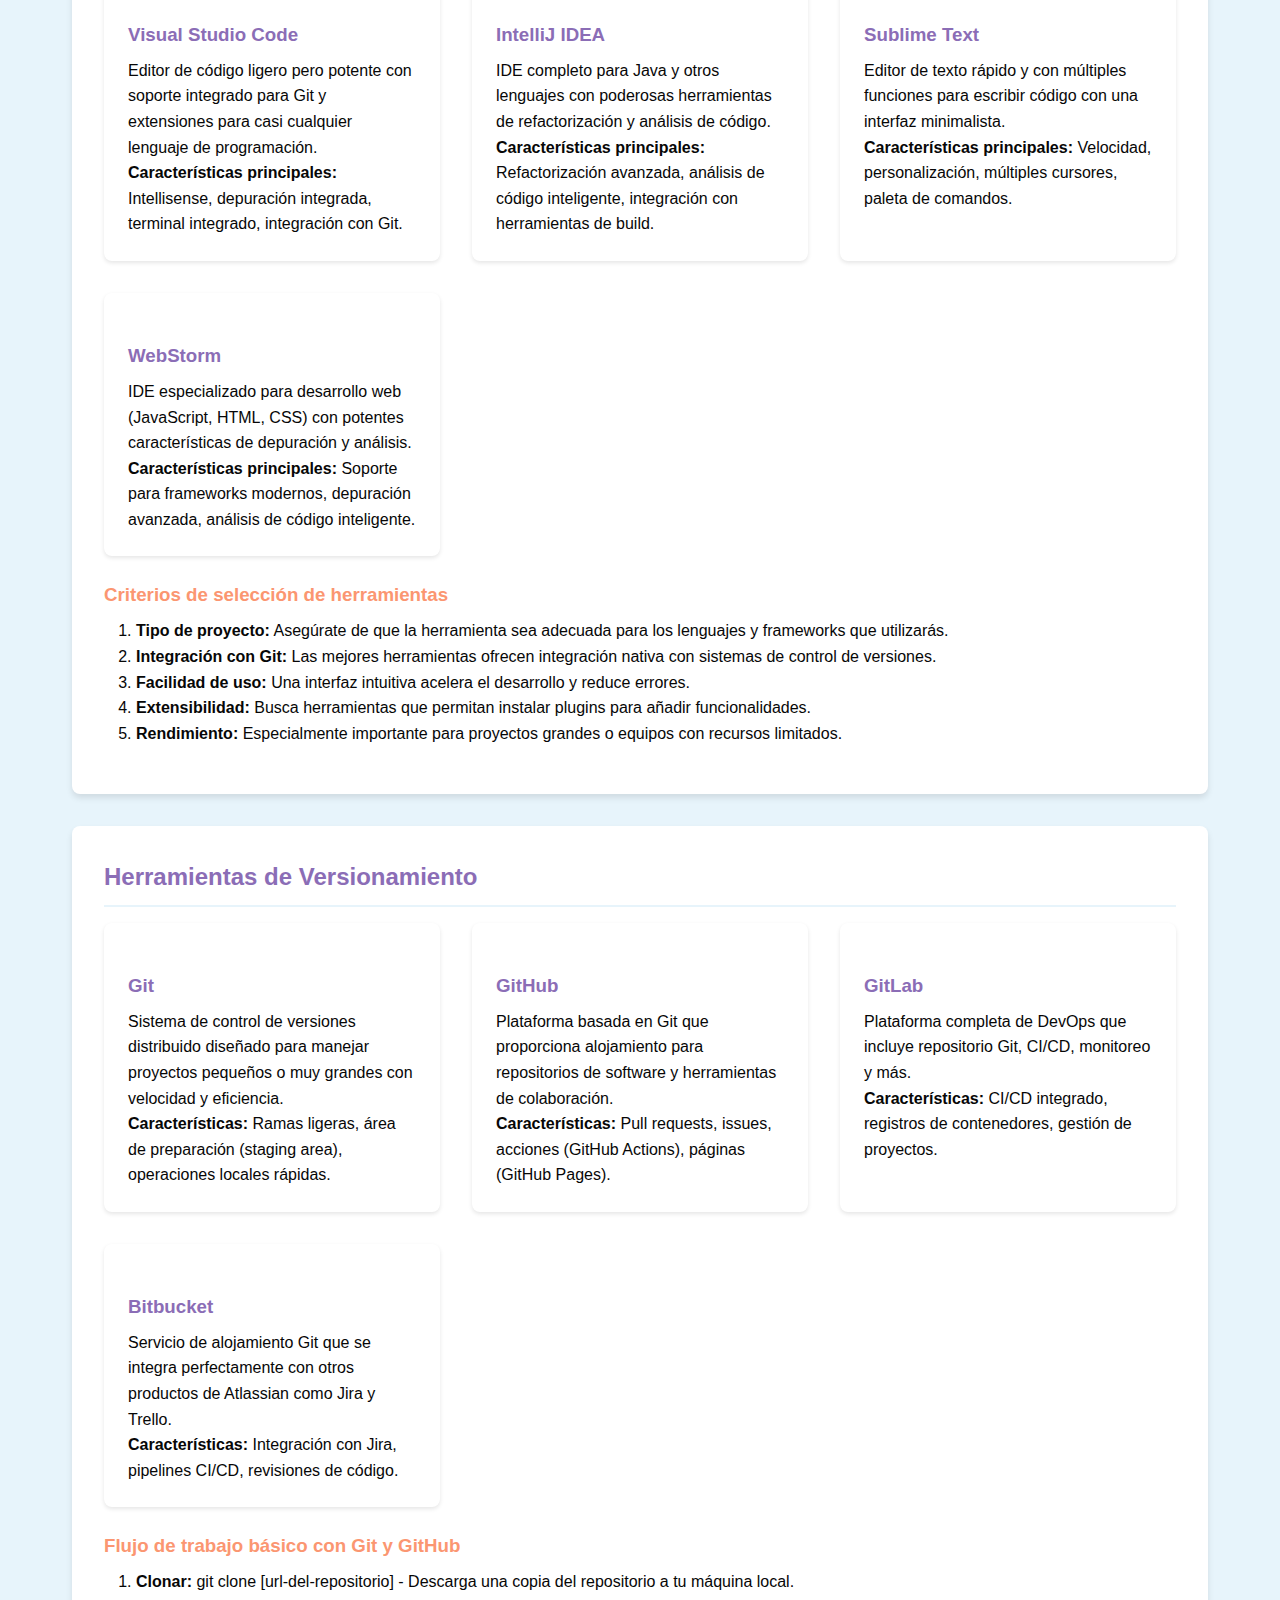
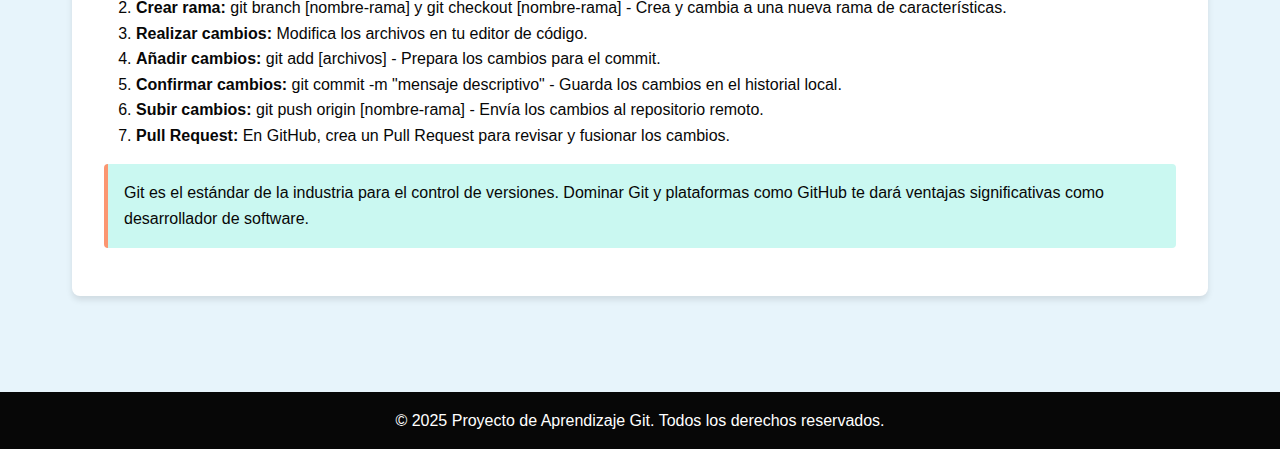
==== commit 36a1a6e6: "página de instrumento de evaluación, con su respectivo estilo" ====
--- a/index.html
+++ b/index.html
@@ -32,7 +32,8 @@
 
 <div class="container">
   <div class="card">
-    <a href="Portada.html" class="btn">Portfolio Rafael Alvarez</a>
+    <a href="Portfolio.html" class="btn">Portfolio Rafael Alvarez</a>
+    <a href="landing.html" class="btn">Instrumento de Evaluación</a>
   </div>
 
   <div class="card">
--- a/css/style.css
+++ b/css/style.css
@@ -132,7 +132,7 @@
   background-color: var(--dark-color);
   color: white;
   text-align: center;
-  padding: 2rem 0;
+  padding: 1rem 0;
   margin-top: 2rem;
 }
 
